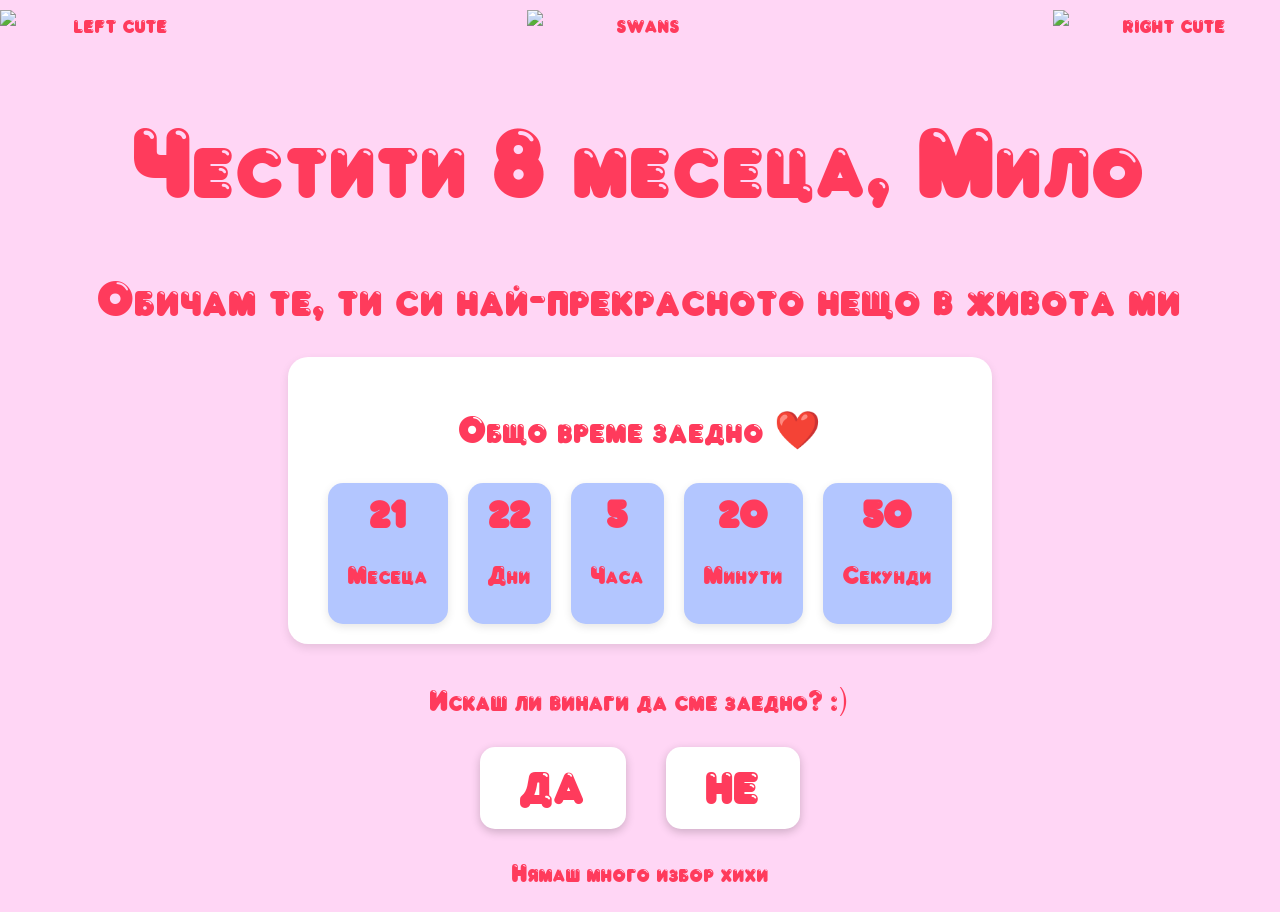
==== index.html @ e459bbc2 "Add files via upload" ====
<!DOCTYPE html>
<html lang="bg">
<head>
  <meta charset="UTF-8">
  <meta name="viewport" content="width=device-width, initial-scale=1.0">
  <title>Честити 8 месеца</title>
  <link rel="stylesheet" href="style.css">
    <link rel="icon" type="image/x-icon" href="/images/icon.png">

      <audio id= "audio1"  onloadeddata="setHalfVolume()" autoplay loop>
    <source src="No. 1 Party Anthem.mp3"  type="audio/mp3">
</audio>

</head>
<body>

   <div class="header-images">
  <img src="images/giphy.gif" alt="left cute" class="side-img left-img">
  <img src="images/make transparent bac.png" alt="swans" class="swans-center">
  <img src="images/sticker.gif" alt="right cute" class="side-img right-img">
</div>

<div class="container">
    
    <h1>Честити 8 месеца, Мило </h1>
    <p class="subtitle">Обичам те, ти си най-прекрасното нещо в живота ми </p>

    <div class="time-box">
      <h2>Общо време заедно ❤️</h2>
      <div class="time">
        <div><span id="months">0</span><p>Месеца</p></div>
        <div><span id="days">0</span><p>Дни</p></div>
        <div><span id="hours">0</span><p>Часа</p></div>
        <div><span id="minutes">0</span><p>Минути</p></div>
        <div><span id="seconds">0</span><p>Секунди</p></div>
      </div>
    </div>

    <h3>Искаш ли винаги да сме заедно? :)</h3>
    <div class="buttons">
      <button class="yes-btn" onclick="document.location='page1.html'">ДА</button>
      <button class="run-btn">НЕ</button>
    </div>
    <p class="note">Нямаш много избор хихи </p>
  </div>

  <script src="script.js"></script>
</body>
</html>
---- style.css ----
@font-face {
  font-family: 'MyCustomFont';
  src: url('Смешарикишрифт.ttf') format('truetype');
}

body {
  font-family: 'MyCustomFont', sans-serif;
  font-size: 25px;
  background-color: #ffd6f5;
  text-align: center;
  color: #ff3b5c;
  margin: 0;
  padding: 0;
}

.header-images {
  display: flex;
  justify-content: center;
  align-items: center;
  gap: 300px; /* space between images */
  margin-top: 10px;
}

.side-img {
  width: 300px; /* adjust to your images */
  height: auto;
}

.swans-center {
  width: 300px;
  height: auto;
}


.container {
  margin-top: 5px;
}



h1 {
  font-size: 100px;
  margin-bottom: 1px;
  font-weight: normal;
}

.subtitle {
  font-size: 50px;
  margin-bottom: 30px;
}

.time-box {
  background-color: #fff;
  display: inline-block;
  padding: 20px 40px;
  border-radius: 20px;
  box-shadow: 0 4px 10px rgba(0,0,0,0.1);
}

.time {
  display: flex;
  justify-content: center;
  gap: 20px;
  margin-top: 15px;
}

.time div {
  background-color: #b3c6ff;
  color: #ff3b5c;
  padding: 10px 20px;
  border-radius: 15px;
  box-shadow: 0 3px 8px rgba(0,0,0,0.1);
}

.time span {
  display: block;
  font-size: 1.5em;
  font-weight: bold;
}

h3 {
    font-weight: normal;
  margin-top: 40px;
}

h2 {
    font-weight: normal;
}

.buttons {
  margin-top: 20px;
  display: flex;
  justify-content: center;
  gap: 40px;
}

button {
  background-color: #fff;
  color: #ff3b5c;
  font-family: 'MyCustomFont', sans-serif;
  font-size: 1.8em;
  border: none;
  border-radius: 15px;
  padding: 15px 40px;
  box-shadow: 0 3px 10px rgba(0,0,0,0.2);
  cursor: pointer;
  transition: transform 0.2s ease, background 0.3s;
}

button:hover {
  background-color: #ffe6ef;
  transform: scale(1.05);
}

.note {
  margin-top: 30px;
  font-size: 1em;
}

.run-btn {
  position: relative;
}
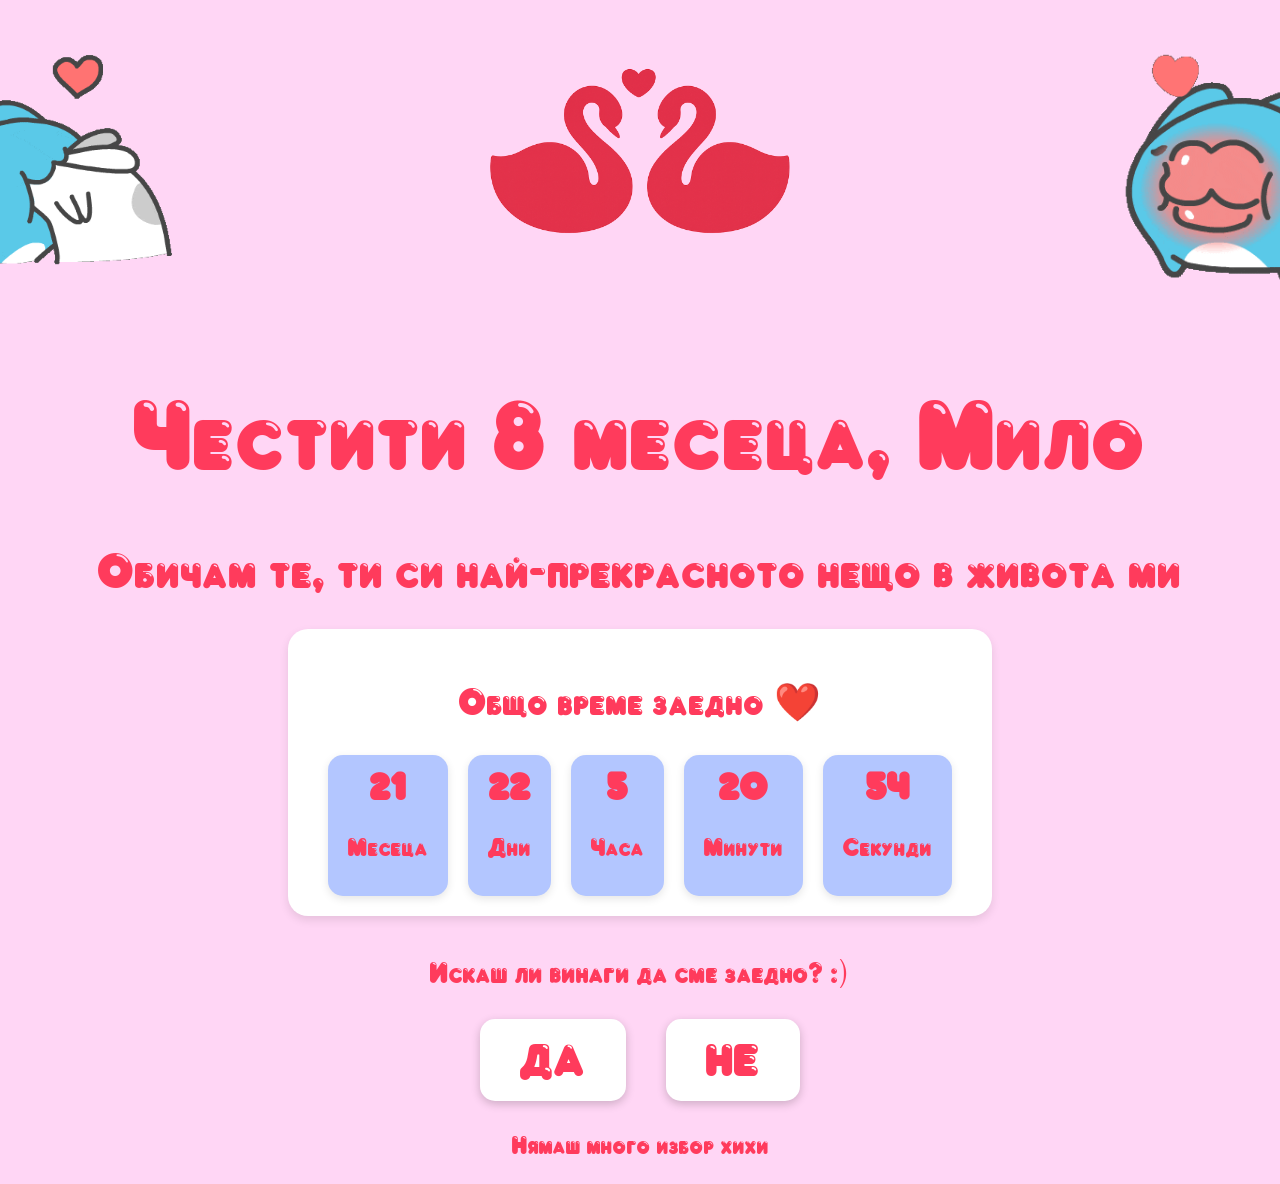
==== commit 0f51f27b: "Update index.html" ====
--- a/index.html
+++ b/index.html
@@ -5,7 +5,7 @@
   <meta name="viewport" content="width=device-width, initial-scale=1.0">
   <title>Честити 8 месеца</title>
   <link rel="stylesheet" href="style.css">
-    <link rel="icon" type="image/x-icon" href="/images/icon.png">
+    <link rel="icon" type="image/x-icon" href="icon.png">
 
       <audio id= "audio1"  onloadeddata="setHalfVolume()" autoplay loop>
     <source src="No. 1 Party Anthem.mp3"  type="audio/mp3">
@@ -15,9 +15,9 @@
 <body>
 
    <div class="header-images">
-  <img src="images/giphy.gif" alt="left cute" class="side-img left-img">
-  <img src="images/make transparent bac.png" alt="swans" class="swans-center">
-  <img src="images/sticker.gif" alt="right cute" class="side-img right-img">
+  <img src="giphy.gif" alt="left cute" class="side-img left-img">
+  <img src="make transparent bac.png" alt="swans" class="swans-center">
+  <img src="sticker.gif" alt="right cute" class="side-img right-img">
 </div>
 
 <div class="container">
@@ -47,3 +47,4 @@
   <script src="script.js"></script>
 </body>
 </html>
+
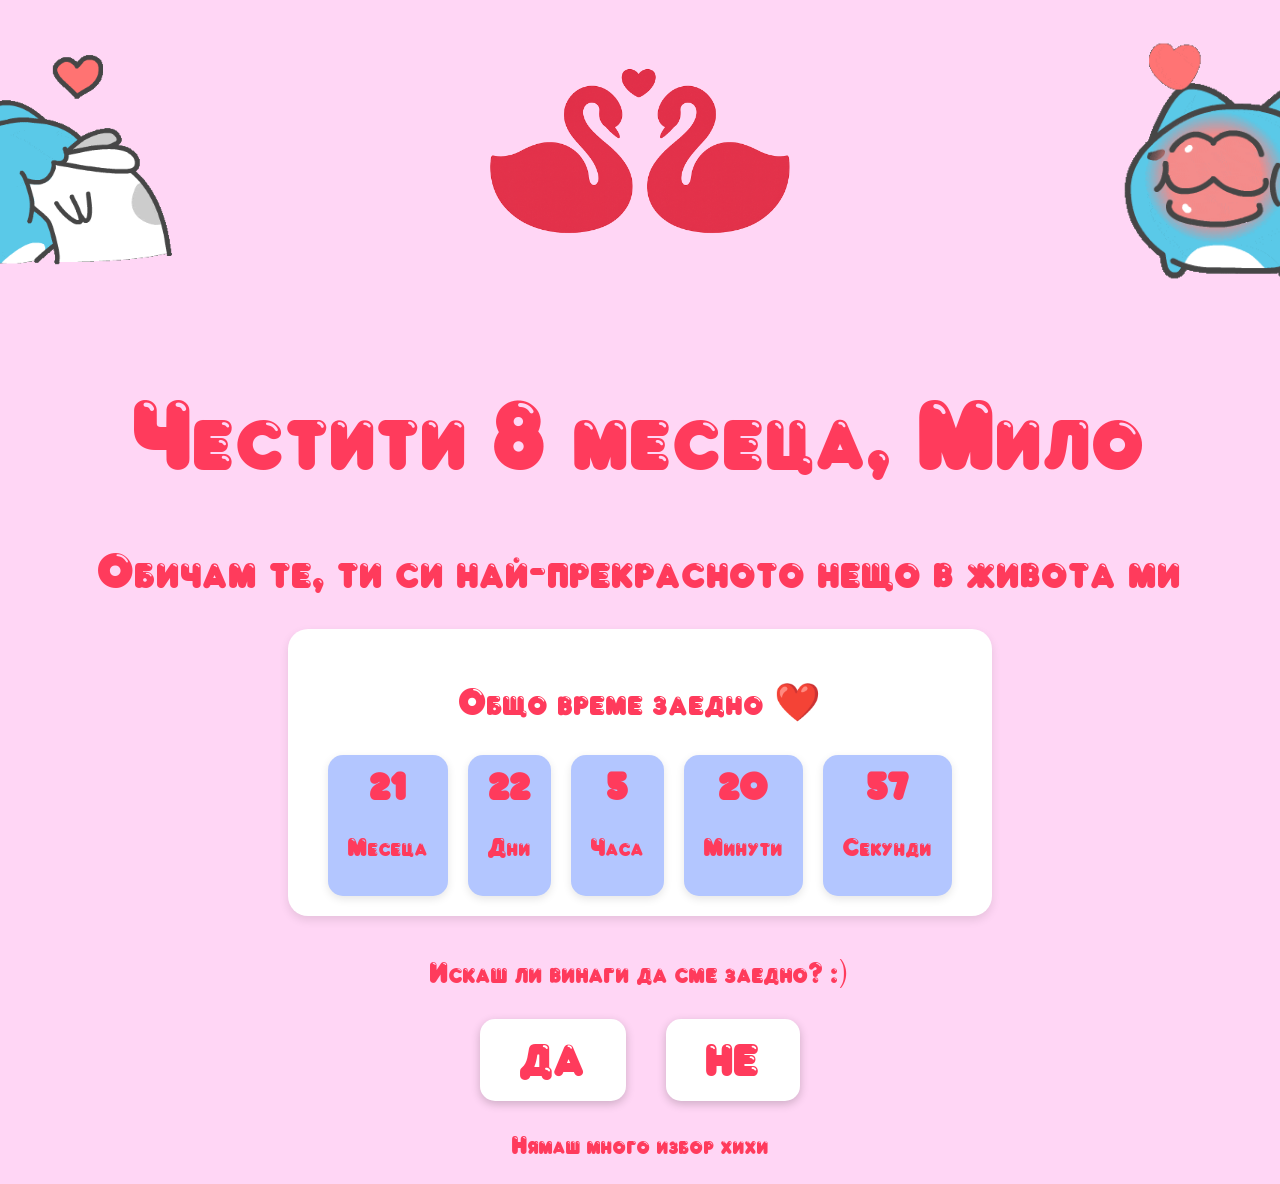
==== commit 735adb6c: "Update index.html" ====
--- a/index.html
+++ b/index.html
@@ -7,9 +7,7 @@
   <link rel="stylesheet" href="style.css">
     <link rel="icon" type="image/x-icon" href="icon.png">
 
-      <audio id= "audio1"  onloadeddata="setHalfVolume()" autoplay loop>
-    <source src="No. 1 Party Anthem.mp3"  type="audio/mp3">
-</audio>
+   
 
 </head>
 <body>
@@ -48,3 +46,4 @@
 </body>
 </html>
 
+
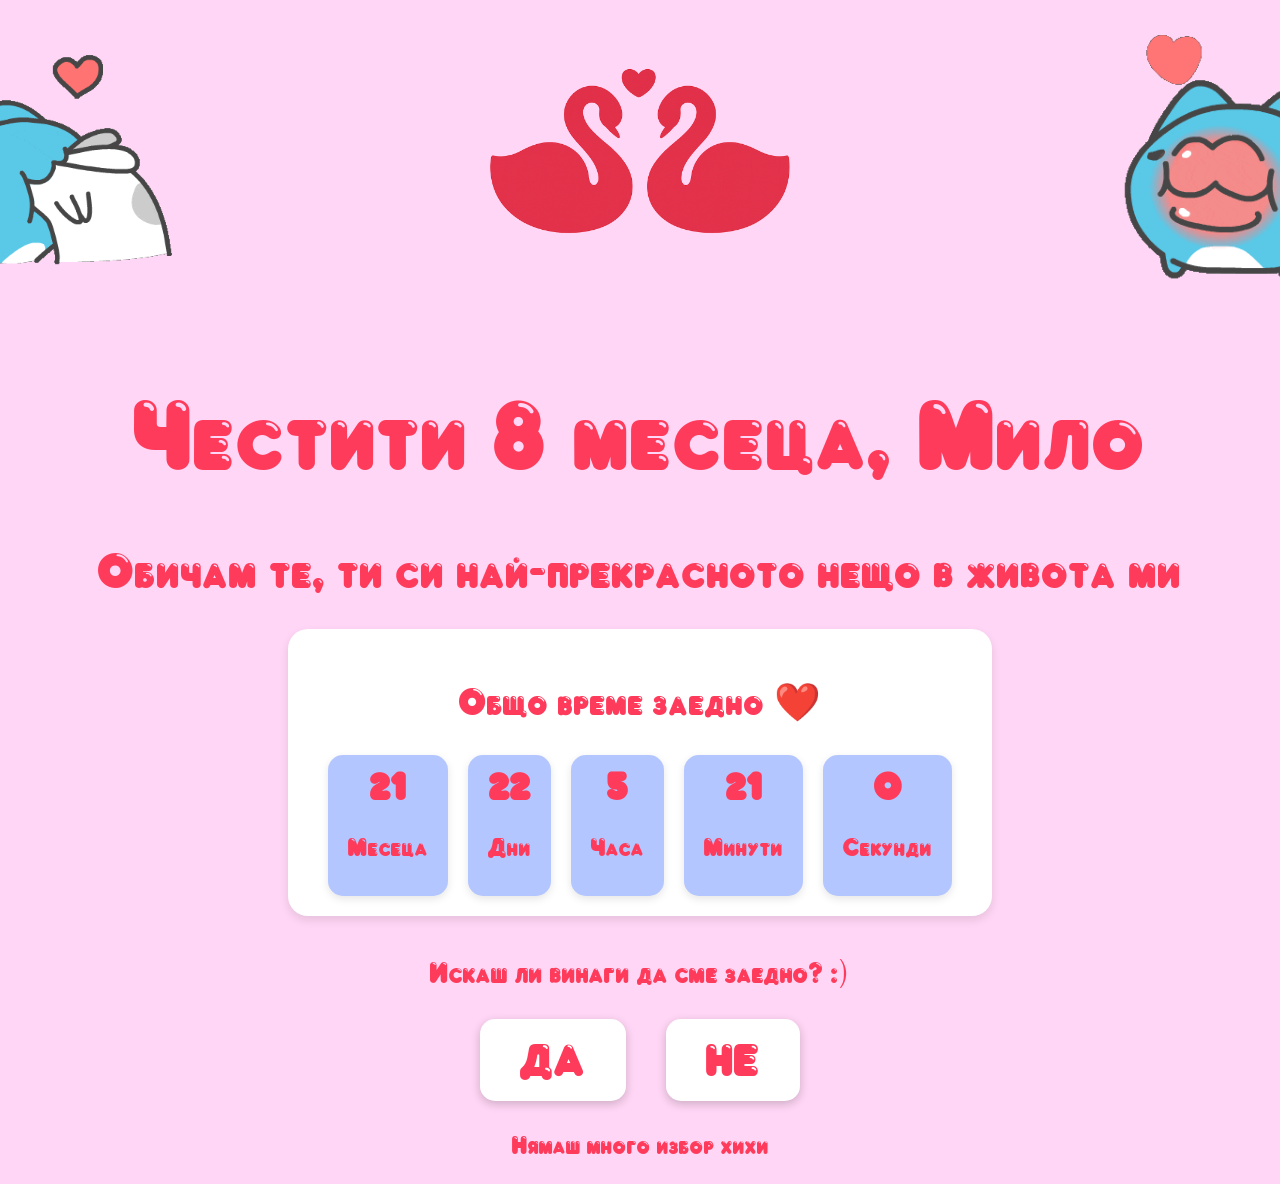
==== commit 07411ce4: "Update index.html" ====
--- a/index.html
+++ b/index.html
@@ -6,9 +6,6 @@
   <title>Честити 8 месеца</title>
   <link rel="stylesheet" href="style.css">
     <link rel="icon" type="image/x-icon" href="icon.png">
-
-   
-
 </head>
 <body>
 
@@ -47,3 +44,4 @@
 </html>
 
 
+
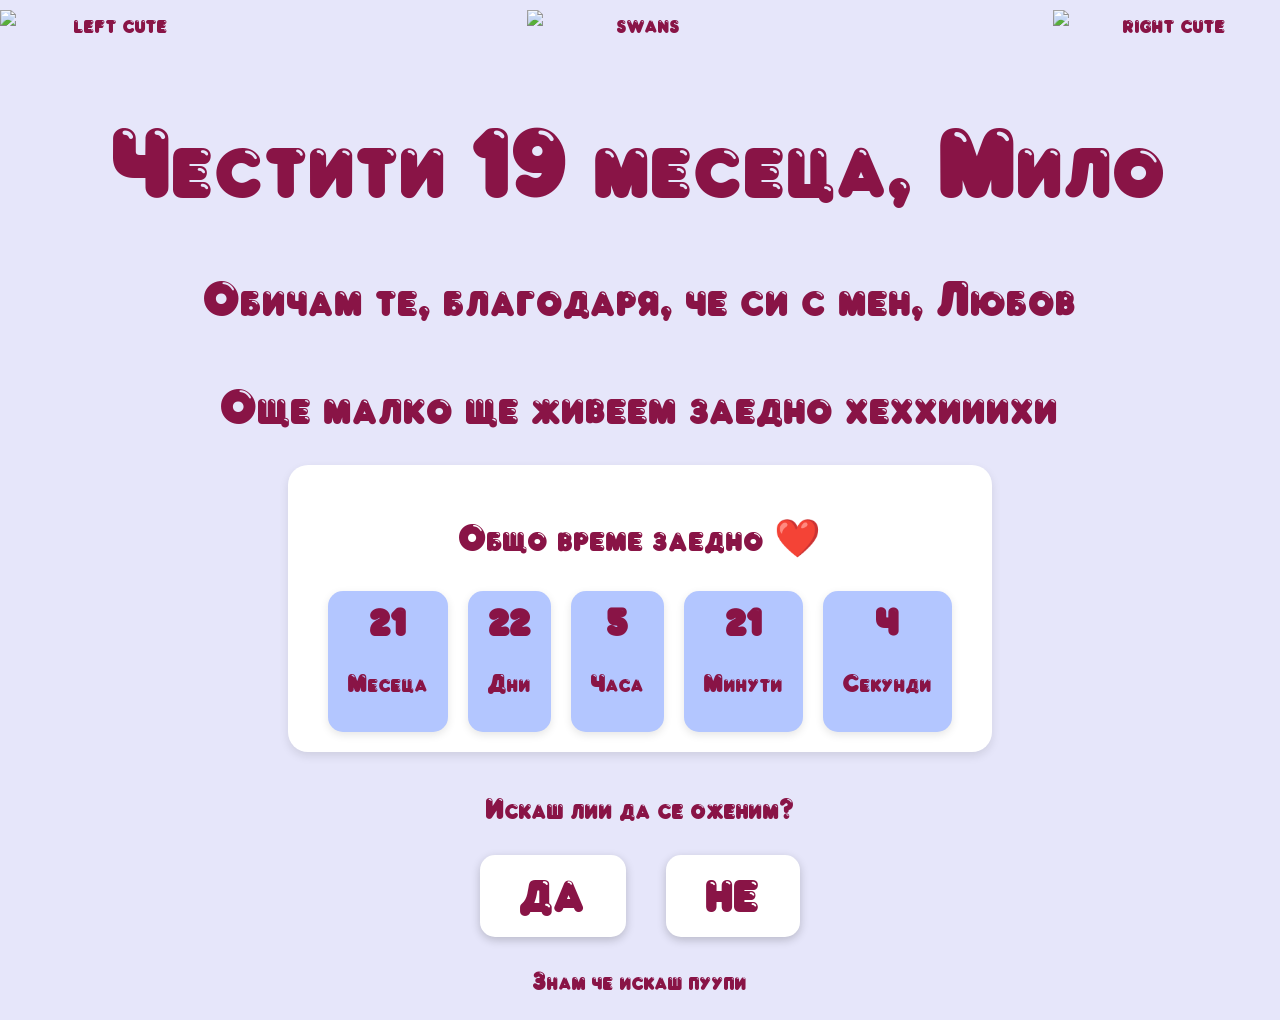
==== commit 19c3e538: "Add files via upload" ====
--- a/index.html
+++ b/index.html
@@ -3,22 +3,28 @@
 <head>
   <meta charset="UTF-8">
   <meta name="viewport" content="width=device-width, initial-scale=1.0">
-  <title>Честити 8 месеца</title>
+  <title>Честити 19 месеца</title>
   <link rel="stylesheet" href="style.css">
-    <link rel="icon" type="image/x-icon" href="icon.png">
+    <link rel="icon" type="image/x-icon" href="/images/icon.png">
+
+      <audio id= "audio1"  onloadeddata="setHalfVolume()" autoplay loop>
+    <source src="No. 1 Party Anthem.mp3"  type="audio/mp3">
+</audio>
+
 </head>
 <body>
 
    <div class="header-images">
-  <img src="giphy.gif" alt="left cute" class="side-img left-img">
-  <img src="make transparent bac.png" alt="swans" class="swans-center">
-  <img src="sticker.gif" alt="right cute" class="side-img right-img">
+  <img src="images/giphy.gif" alt="left cute" class="side-img left-img">
+  <img src="images/make transparent bac.png" alt="swans" class="swans-center">
+  <img src="images/sticker.png" alt="right cute" class="side-img right-img">
 </div>
 
 <div class="container">
     
-    <h1>Честити 8 месеца, Мило </h1>
-    <p class="subtitle">Обичам те, ти си най-прекрасното нещо в живота ми </p>
+    <h1>Честити 19 месеца, Мило </h1>
+    <p class="subtitle">Обичам те, благодаря, че си с мен, Любов</p>
+    <p class="subtitle">Още малко ще живеем заедно хеххииихи</p>
 
     <div class="time-box">
       <h2>Общо време заедно ❤️</h2>
@@ -31,17 +37,14 @@
       </div>
     </div>
 
-    <h3>Искаш ли винаги да сме заедно? :)</h3>
+    <h3>Искаш лии да се оженим?</h3>
     <div class="buttons">
       <button class="yes-btn" onclick="document.location='page1.html'">ДА</button>
       <button class="run-btn">НЕ</button>
     </div>
-    <p class="note">Нямаш много избор хихи </p>
+    <p class="note"> Знам че искаш пуупи </p>
   </div>
 
   <script src="script.js"></script>
 </body>
 </html>
-
-
-
--- a/style.css
+++ b/style.css
@@ -6,9 +6,9 @@
 body {
   font-family: 'MyCustomFont', sans-serif;
   font-size: 25px;
-  background-color: #ffd6f5;
+  background-color: #e6e6fa;
   text-align: center;
-  color: #ff3b5c;
+  color: #891446;
   margin: 0;
   padding: 0;
 }
@@ -17,12 +17,12 @@
   display: flex;
   justify-content: center;
   align-items: center;
-  gap: 300px; /* space between images */
+  gap: 300px;
   margin-top: 10px;
 }
 
 .side-img {
-  width: 300px; /* adjust to your images */
+  width: 300px; 
   height: auto;
 }
 
@@ -66,7 +66,7 @@
 
 .time div {
   background-color: #b3c6ff;
-  color: #ff3b5c;
+  color: #891446;
   padding: 10px 20px;
   border-radius: 15px;
   box-shadow: 0 3px 8px rgba(0,0,0,0.1);
@@ -96,7 +96,7 @@
 
 button {
   background-color: #fff;
-  color: #ff3b5c;
+  color: #891446;
   font-family: 'MyCustomFont', sans-serif;
   font-size: 1.8em;
   border: none;
